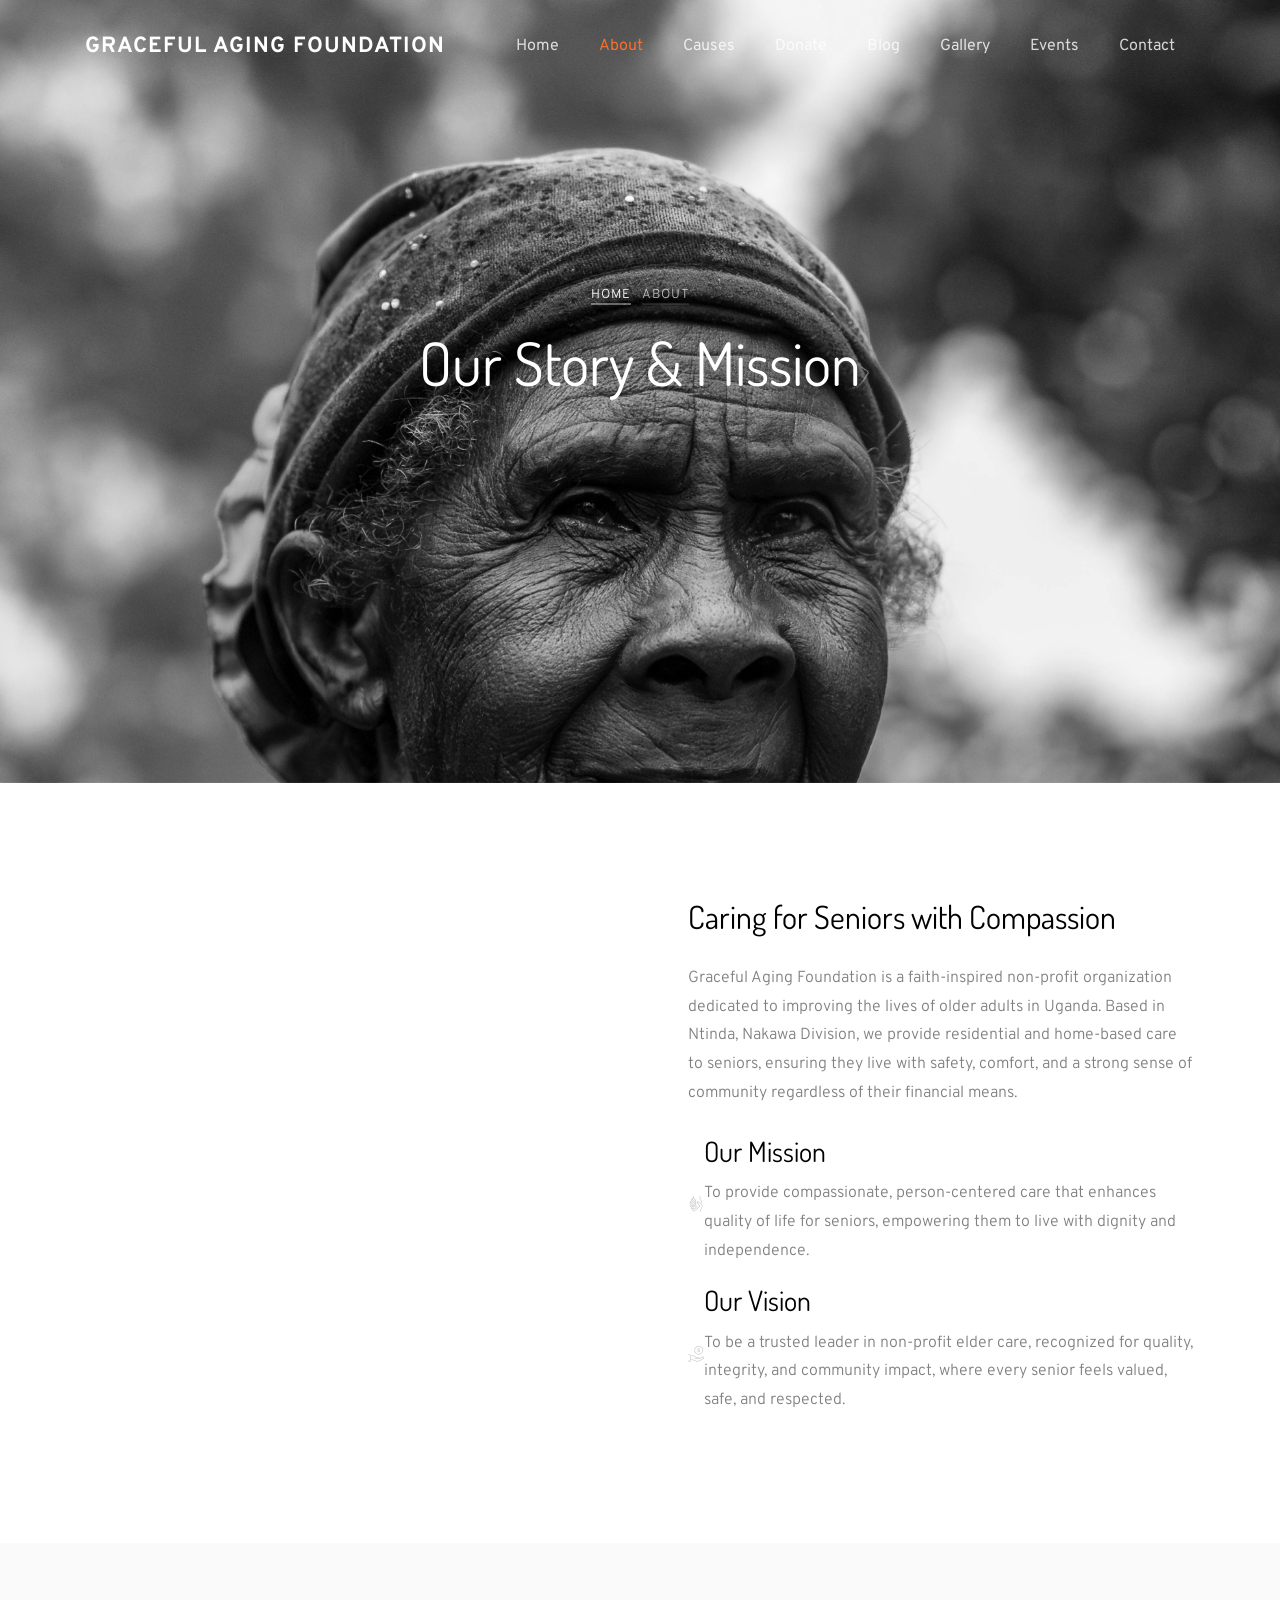
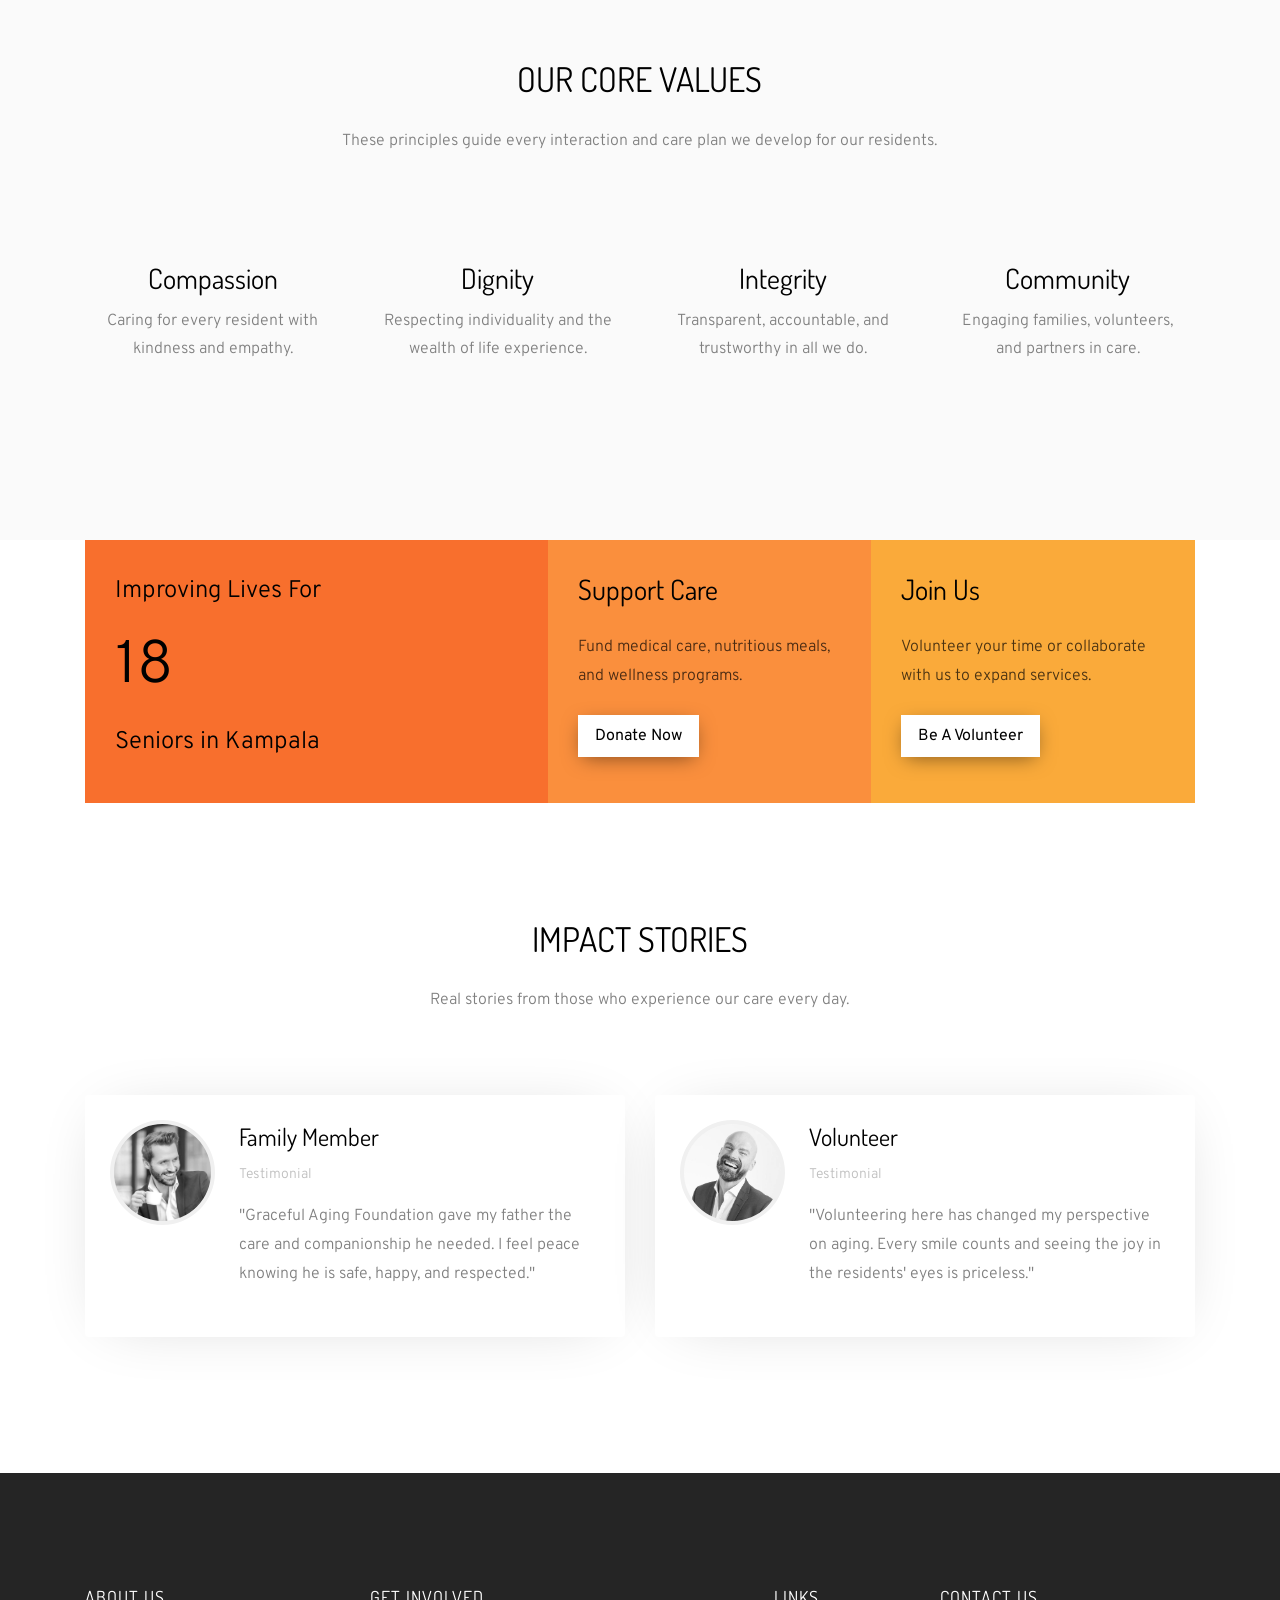
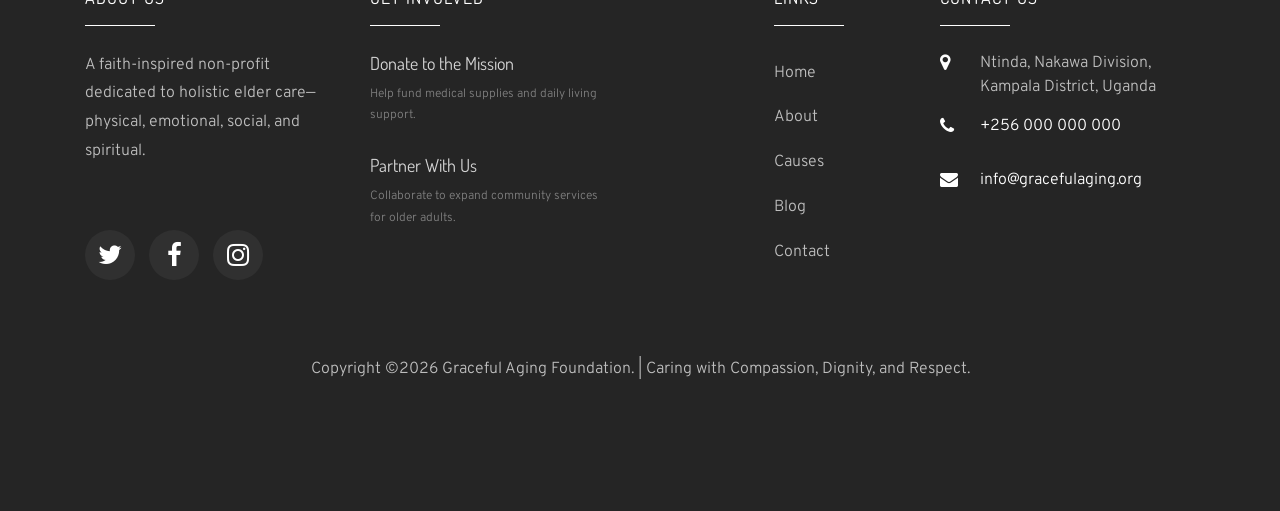
==== about.html @ effb7151 "first commit" ====
<!DOCTYPE html>
<html lang="en">
  <head>
    <title>About Us - Graceful Aging Foundation</title>
    <meta charset="utf-8">
    <meta name="viewport" content="width=device-width, initial-scale=1, shrink-to-fit=no">
    
    <link href="https://fonts.googleapis.com/css?family=Dosis:200,300,400,500,700" rel="stylesheet">
    <link href="https://fonts.googleapis.com/css?family=Overpass:300,400,400i,600,700" rel="stylesheet">

    <link rel="stylesheet" href="css/open-iconic-bootstrap.min.css">
    <link rel="stylesheet" href="css/animate.css">
    <link rel="stylesheet" href="css/owl.carousel.min.css">
    <link rel="stylesheet" href="css/owl.theme.default.min.css">
    <link rel="stylesheet" href="css/magnific-popup.css">
    <link rel="stylesheet" href="css/aos.css">
    <link rel="stylesheet" href="css/ionicons.min.css">
    <link rel="stylesheet" href="css/bootstrap-datepicker.css">
    <link rel="stylesheet" href="css/jquery.timepicker.css">
    <link rel="stylesheet" href="css/flaticon.css">
    <link rel="stylesheet" href="css/icomoon.css">
    <link rel="stylesheet" href="css/style.css">
  </head>
  <body>
    
  <nav class="navbar navbar-expand-lg navbar-dark ftco_navbar bg-dark ftco-navbar-light" id="ftco-navbar">
    <div class="container">
      <a class="navbar-brand" href="index.html">Graceful Aging Foundation</a>
      <button class="navbar-toggler" type="button" data-toggle="collapse" data-target="#ftco-nav" aria-controls="ftco-nav" aria-expanded="false" aria-label="Toggle navigation">
        <span class="oi oi-menu"></span> Menu
      </button>

      <div class="collapse navbar-collapse" id="ftco-nav">
        <ul class="navbar-nav ml-auto">
          <li class="nav-item"><a href="index.html" class="nav-link">Home</a></li>
          <li class="nav-item active"><a href="about.html" class="nav-link">About</a></li>
          <li class="nav-item"><a href="causes.html" class="nav-link">Causes</a></li>
          <li class="nav-item"><a href="donate.html" class="nav-link">Donate</a></li>
          <li class="nav-item"><a href="blog.html" class="nav-link">Blog</a></li>
          <li class="nav-item"><a href="gallery.html" class="nav-link">Gallery</a></li>
          <li class="nav-item"><a href="event.html" class="nav-link">Events</a></li>
          <li class="nav-item"><a href="contact.html" class="nav-link">Contact</a></li>
        </ul>
      </div>
    </div>
  </nav>
    
    <div class="hero-wrap" style="background-image: url('images/bg_7.jpg');" data-stellar-background-ratio="0.5">
      <div class="overlay"></div>
      <div class="container">
        <div class="row no-gutters slider-text align-items-center justify-content-center" data-scrollax-parent="true">
          <div class="col-md-7 ftco-animate text-center" data-scrollax=" properties: { translateY: '70%' }">
             <p class="breadcrumbs" data-scrollax="properties: { translateY: '30%', opacity: 1.6 }"><span class="mr-2"><a href="index.html">Home</a></span> <span>About</span></p>
            <h1 class="mb-3 bread" data-scrollax="properties: { translateY: '30%', opacity: 1.6 }">Our Story & Mission</h1>
          </div>
        </div>
      </div>
    </div>

    <section class="ftco-section">
      <div class="container">
        <div class="row d-flex">
          <div class="col-md-6 d-flex ftco-animate">
            <div class="img img-about align-self-stretch" style="background-image: url(images/bg_3.jpg); width: 100%;"></div>
          </div>
          <div class="col-md-6 pl-md-5 ftco-animate">
            <h2 class="mb-4">Caring for Seniors with Compassion</h2>
            <p>Graceful Aging Foundation is a faith-inspired non-profit organization dedicated to improving the lives of older adults in Uganda. Based in Ntinda, Nakawa Division, we provide residential and home-based care to seniors, ensuring they live with safety, comfort, and a strong sense of community regardless of their financial means.</p>
            
            <div class="row mt-4">
                <div class="col-md-12">
                    <div class="services-2 d-flex">
                        <div class="icon d-flex justify-content-center align-items-center"><span class="flaticon-charity"></span></div>
                        <div class="text">
                            <h3>Our Mission</h3>
                            <p>To provide compassionate, person-centered care that enhances quality of life for seniors, empowering them to live with dignity and independence.</p>
                        </div>
                    </div>
                </div>
                <div class="col-md-12">
                    <div class="services-2 d-flex">
                        <div class="icon d-flex justify-content-center align-items-center"><span class="flaticon-donation"></span></div>
                        <div class="text">
                            <h3>Our Vision</h3>
                            <p>To be a trusted leader in non-profit elder care, recognized for quality, integrity, and community impact, where every senior feels valued, safe, and respected.</p>
                        </div>
                    </div>
                </div>
            </div>
          </div>
        </div>
      </div>
    </section>

    <section class="ftco-section bg-light">
        <div class="container">
            <div class="row justify-content-center mb-5 pb-3">
                <div class="col-md-7 heading-section ftco-animate text-center">
                    <h2 class="mb-4">Our Core Values</h2>
                    <p>These principles guide every interaction and care plan we develop for our residents.</p>
                </div>
            </div>
            <div class="row">
                <div class="col-md-3 ftco-animate">
                    <div class="media block-6 d-block text-center">
                        <div class="icon d-flex justify-content-center align-items-center"><span class="flaticon-heart"></span></div>
                        <div class="media-body p-2 mt-3">
                            <h3 class="heading">Compassion</h3>
                            <p>Caring for every resident with kindness and empathy.</p>
                        </div>
                    </div>
                </div>
                <div class="col-md-3 ftco-animate">
                    <div class="media block-6 d-block text-center">
                        <div class="icon d-flex justify-content-center align-items-center"><span class="flaticon-ecosystem"></span></div>
                        <div class="media-body p-2 mt-3">
                            <h3 class="heading">Dignity</h3>
                            <p>Respecting individuality and the wealth of life experience.</p>
                        </div>
                    </div>
                </div>
                <div class="col-md-3 ftco-animate">
                    <div class="media block-6 d-block text-center">
                        <div class="icon d-flex justify-content-center align-items-center"><span class="flaticon-trust"></span></div>
                        <div class="media-body p-2 mt-3">
                            <h3 class="heading">Integrity</h3>
                            <p>Transparent, accountable, and trustworthy in all we do.</p>
                        </div>
                    </div>
                </div>
                <div class="col-md-3 ftco-animate">
                    <div class="media block-6 d-block text-center">
                        <div class="icon d-flex justify-content-center align-items-center"><span class="flaticon-community"></span></div>
                        <div class="media-body p-2 mt-3">
                            <h3 class="heading">Community</h3>
                            <p>Engaging families, volunteers, and partners in care.</p>
                        </div>
                    </div>
                </div>
            </div>
        </div>
    </section>

    <section class="ftco-counter ftco-intro ftco-intro-2" id="section-counter">
      <div class="container">
        <div class="row no-gutters">
          <div class="col-md-5 d-flex justify-content-center counter-wrap ftco-animate">
              <div class="block-18 color-1 align-items-stretch">
                <div class="text">
                  <span>Improving Lives For</span>
                  <strong class="number" data-number="150">0</strong>
                  <span>Seniors in Kampala</span>
                </div>
              </div>
            </div>
            <div class="col-md d-flex justify-content-center counter-wrap ftco-animate">
              <div class="block-18 color-2 align-items-stretch">
                <div class="text">
                  <h3 class="mb-4">Support Care</h3>
                  <p>Fund medical care, nutritious meals, and wellness programs.</p>
                  <p><a href="donate.html" class="btn btn-white px-3 py-2 mt-2">Donate Now</a></p>
                </div>
              </div>
            </div>
            <div class="col-md d-flex justify-content-center counter-wrap ftco-animate">
              <div class="block-18 color-3 align-items-stretch">
                <div class="text">
                  <h3 class="mb-4">Join Us</h3>
                  <p>Volunteer your time or collaborate with us to expand services.</p>
                  <p><a href="contact.html" class="btn btn-white px-3 py-2 mt-2">Be A Volunteer</a></p>
                </div>
              </div>
            </div>
        </div>
      </div>
    </section>

    <section class="ftco-section">
      <div class="container">
        <div class="row justify-content-center mb-5 pb-3">
           <div class="col-md-7 heading-section ftco-animate text-center">
             <h2 class="mb-4">Impact Stories</h2>
             <p>Real stories from those who experience our care every day.</p>
           </div>
         </div>
        <div class="row">
          <div class="col-lg-6 d-flex mb-sm-4 ftco-animate">
            <div class="staff">
              <div class="d-flex mb-4">
                <div class="img" style="background-image: url(images/person_1.jpg);"></div>
                <div class="info ml-4">
                  <h3>Family Member</h3>
                  <span class="position">Testimonial</span>
                  <div class="text">
                  <p>"Graceful Aging Foundation gave my father the care and companionship he needed. I feel peace knowing he is safe, happy, and respected."</p>
                </div>
                </div>
              </div>
            </div>
          </div>
          <div class="col-lg-6 d-flex mb-sm-4 ftco-animate">
            <div class="staff">
              <div class="d-flex mb-4">
                <div class="img" style="background-image: url(images/person_2.jpg);"></div>
                <div class="info ml-4">
                  <h3>Volunteer</h3>
                  <span class="position">Testimonial</span>
                  <div class="text">
                  <p>"Volunteering here has changed my perspective on aging. Every smile counts and seeing the joy in the residents' eyes is priceless."</p>
                </div>
                </div>
              </div>
            </div>
          </div>
        </div>
      </div>
    </section>

    <footer class="ftco-footer ftco-section img">
      <div class="overlay"></div>
      <div class="container">
        <div class="row mb-5">
          <div class="col-md-3">
            <div class="ftco-footer-widget mb-4">
              <h2 class="ftco-heading-2">About Us</h2>
              <p>A faith-inspired non-profit dedicated to holistic elder care—physical, emotional, social, and spiritual.</p>
              <ul class="ftco-footer-social list-unstyled float-md-left float-lft mt-5">
                <li class="ftco-animate"><a href="#"><span class="icon-twitter"></span></a></li>
                <li class="ftco-animate"><a href="#"><span class="icon-facebook"></span></a></li>
                <li class="ftco-animate"><a href="#"><span class="icon-instagram"></span></a></li>
              </ul>
            </div>
          </div>
          <div class="col-md-4">
            <div class="ftco-footer-widget mb-4">
              <h2 class="ftco-heading-2">Get Involved</h2>
              <div class="block-21 mb-4 d-flex">
                <div class="text">
                  <h3 class="heading"><a href="donate.html">Donate to the Mission</a></h3>
                  <div class="meta">
                    <div>Help fund medical supplies and daily living support.</div>
                  </div>
                </div>
              </div>
              <div class="block-21 mb-4 d-flex">
                <div class="text">
                  <h3 class="heading"><a href="contact.html">Partner With Us</a></h3>
                  <div class="meta">
                    <div>Collaborate to expand community services for older adults.</div>
                  </div>
                </div>
              </div>
            </div>
          </div>
          <div class="col-md-2">
             <div class="ftco-footer-widget mb-4 ml-md-4">
              <h2 class="ftco-heading-2">Links</h2>
              <ul class="list-unstyled">
                <li><a href="index.html" class="py-2 d-block">Home</a></li>
                <li><a href="about.html" class="py-2 d-block">About</a></li>
                <li><a href="causes.html" class="py-2 d-block">Causes</a></li>
                <li><a href="blog.html" class="py-2 d-block">Blog</a></li>
                <li><a href="contact.html" class="py-2 d-block">Contact</a></li>
              </ul>
            </div>
          </div>
          <div class="col-md-3">
            <div class="ftco-footer-widget mb-4">
              <h2 class="ftco-heading-2">Contact Us</h2>
              <div class="block-23 mb-3">
              <ul>
                <li><span class="icon icon-map-marker"></span><span class="text">Ntinda, Nakawa Division, Kampala District, Uganda</span></li>
                <li><a href="tel:+256000000000"><span class="icon icon-phone"></span><span class="text">+256 000 000 000</span></a></li>
                <li><a href="mailto:info@gracefulaging.org"><span class="icon icon-envelope"></span><span class="text">info@gracefulaging.org</span></a></li>
              </ul>
            </div>
            </div>
          </div>
        </div>
        <div class="row">
          <div class="col-md-12 text-center">
            <p>Copyright &copy;<script>document.write(new Date().getFullYear());</script> Graceful Aging Foundation. | Caring with Compassion, Dignity, and Respect.</p>
          </div>
        </div>
      </div>
    </footer>

  <div id="ftco-loader" class="show fullscreen"><svg class="circular" width="48px" height="48px"><circle class="path-bg" cx="24" cy="24" r="22" fill="none" stroke-width="4" stroke="#eeeeee"/><circle class="path" cx="24" cy="24" r="22" fill="none" stroke-width="4" stroke-miterlimit="10" stroke="#F96D00"/></svg></div>

  <script src="js/jquery.min.js"></script>
  <script src="js/jquery-migrate-3.0.1.min.js"></script>
  <script src="js/popper.min.js"></script>
  <script src="js/bootstrap.min.js"></script>
  <script src="js/jquery.easing.1.3.js"></script>
  <script src="js/jquery.waypoints.min.js"></script>
  <script src="js/jquery.stellar.min.js"></script>
  <script src="js/owl.carousel.min.js"></script>
  <script src="js/jquery.magnific-popup.min.js"></script>
  <script src="js/aos.js"></script>
  <script src="js/jquery.animateNumber.min.js"></script>
  <script src="js/bootstrap-datepicker.js"></script>
  <script src="js/jquery.timepicker.min.js"></script>
  <script src="js/scrollax.min.js"></script>
  <script src="js/main.js"></script>
    
  </body>
</html>
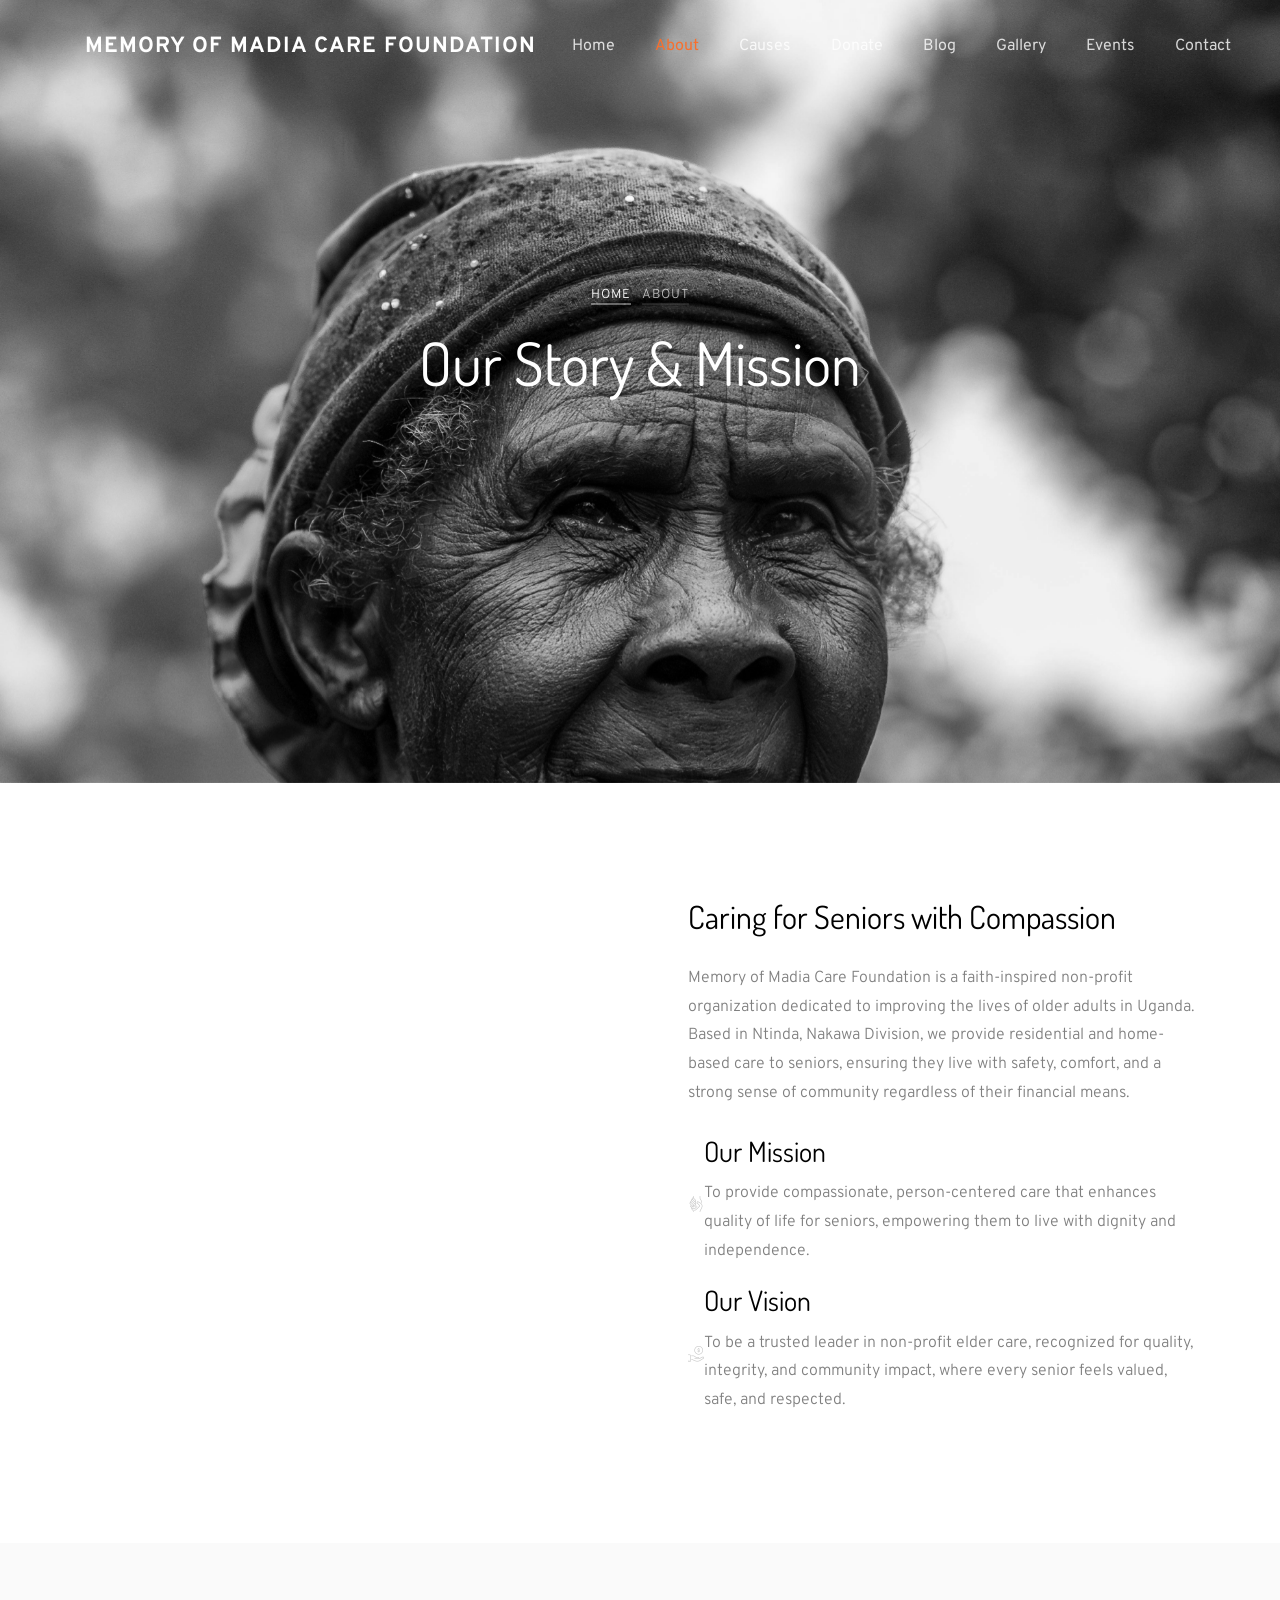
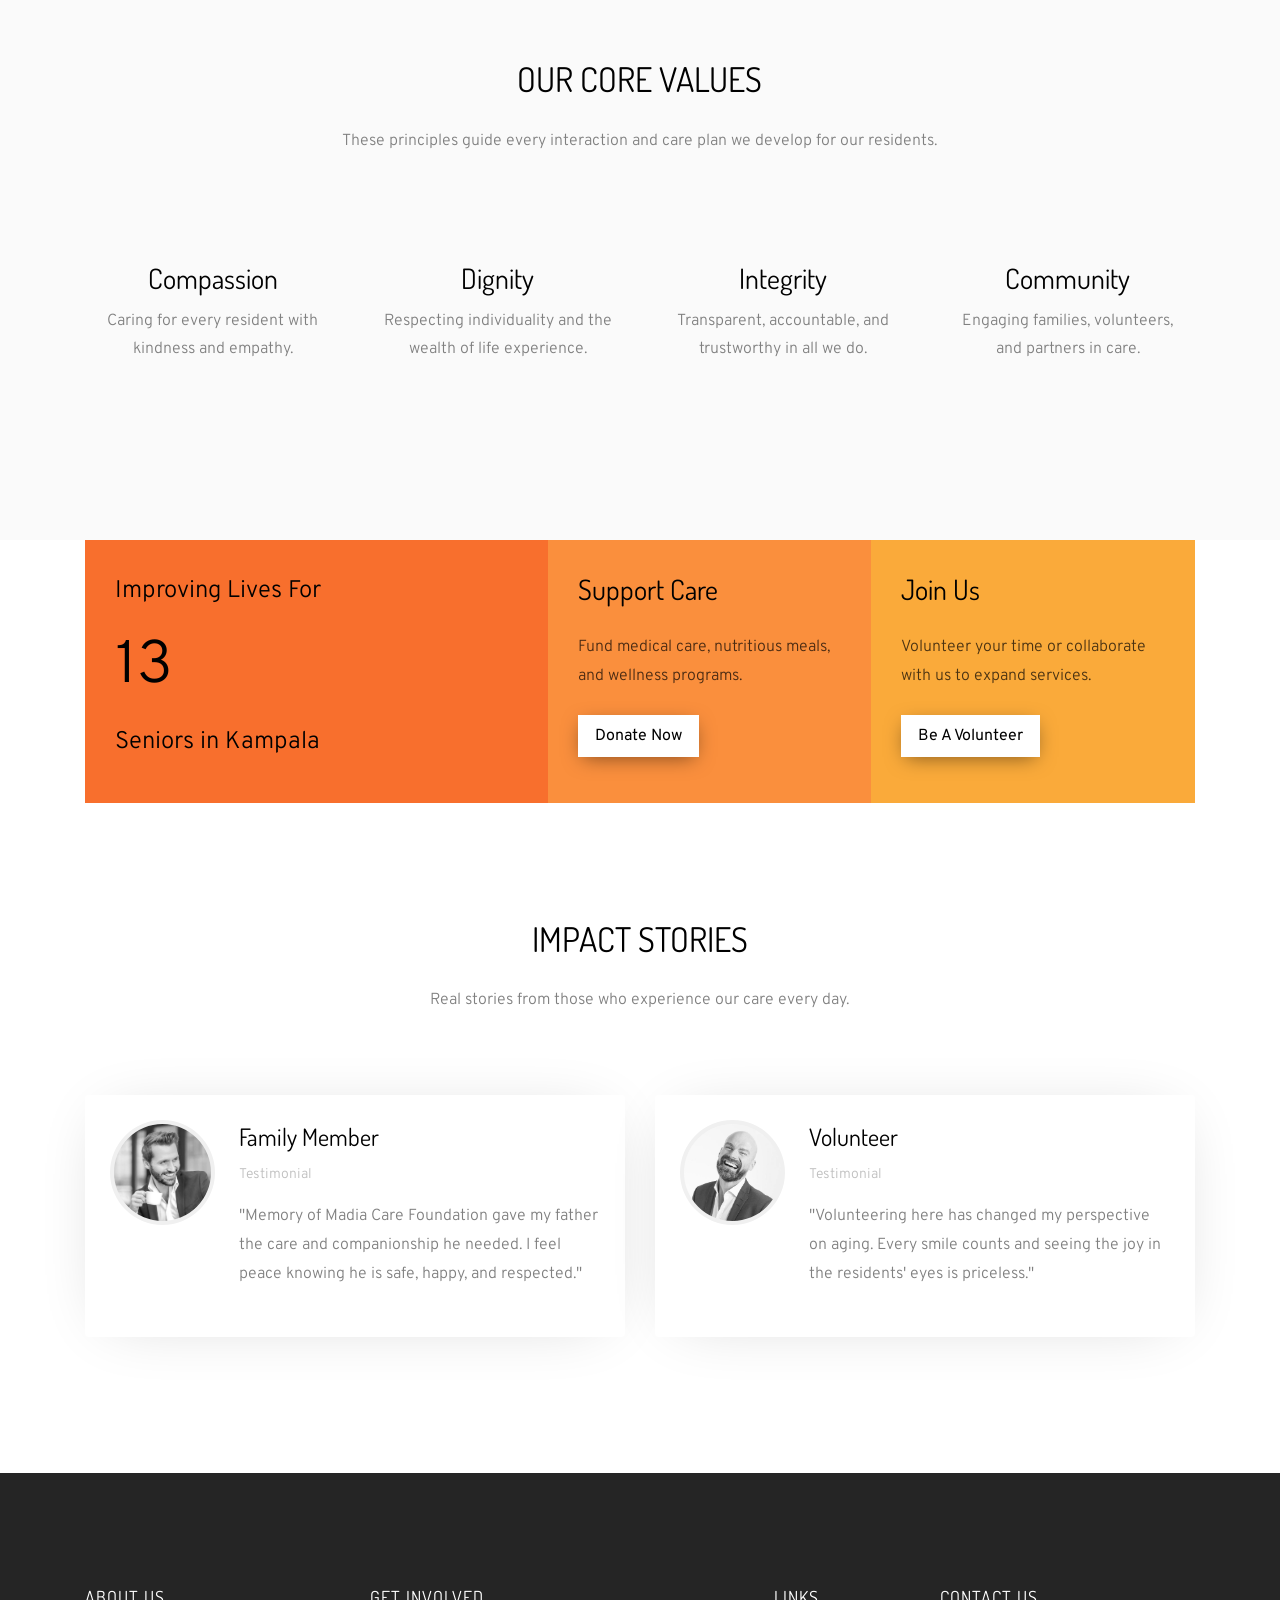
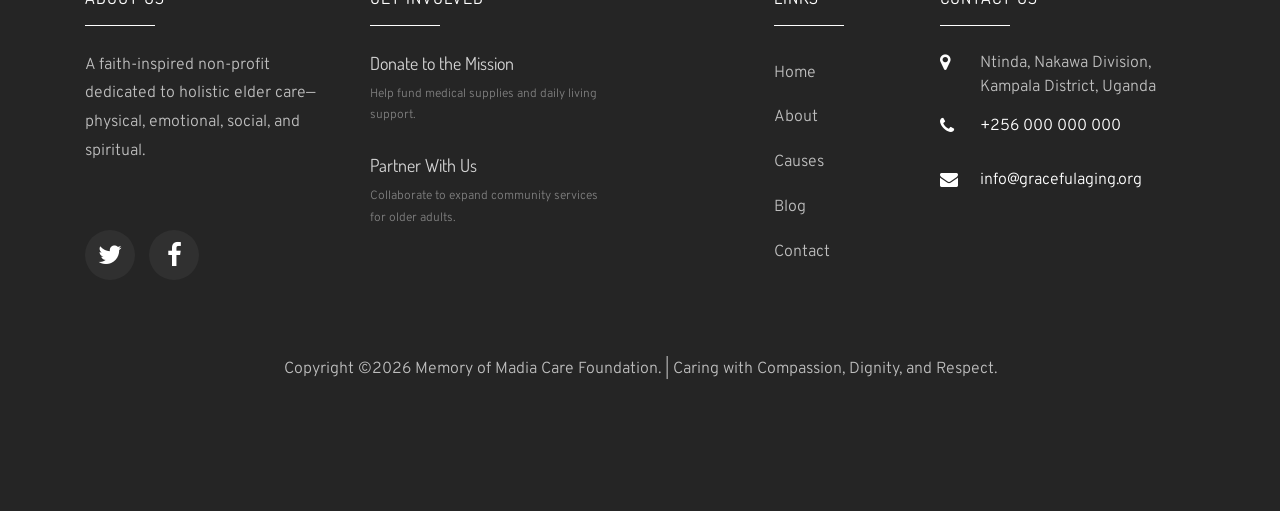
==== commit 8562ac32: "hunter" ====
--- a/about.html
+++ b/about.html
@@ -1,7 +1,7 @@
 <!DOCTYPE html>
 <html lang="en">
   <head>
-    <title>About Us - Graceful Aging Foundation</title>
+    <title>About Us - Memory of Madia Care Foundation</title>
     <meta charset="utf-8">
     <meta name="viewport" content="width=device-width, initial-scale=1, shrink-to-fit=no">
     
@@ -25,7 +25,7 @@
     
   <nav class="navbar navbar-expand-lg navbar-dark ftco_navbar bg-dark ftco-navbar-light" id="ftco-navbar">
     <div class="container">
-      <a class="navbar-brand" href="index.html">Graceful Aging Foundation</a>
+      <a class="navbar-brand" href="index.html">Memory of Madia Care Foundation</a>
       <button class="navbar-toggler" type="button" data-toggle="collapse" data-target="#ftco-nav" aria-controls="ftco-nav" aria-expanded="false" aria-label="Toggle navigation">
         <span class="oi oi-menu"></span> Menu
       </button>
@@ -61,11 +61,11 @@
       <div class="container">
         <div class="row d-flex">
           <div class="col-md-6 d-flex ftco-animate">
-            <div class="img img-about align-self-stretch" style="background-image: url(images/bg_3.jpg); width: 100%;"></div>
+			<div class="img img-about align-self-stretch" style="background-image: url(newimages/bg_3.jpg); width: 100%;"></div>
           </div>
           <div class="col-md-6 pl-md-5 ftco-animate">
             <h2 class="mb-4">Caring for Seniors with Compassion</h2>
-            <p>Graceful Aging Foundation is a faith-inspired non-profit organization dedicated to improving the lives of older adults in Uganda. Based in Ntinda, Nakawa Division, we provide residential and home-based care to seniors, ensuring they live with safety, comfort, and a strong sense of community regardless of their financial means.</p>
+            <p>Memory of Madia Care Foundation is a faith-inspired non-profit organization dedicated to improving the lives of older adults in Uganda. Based in Ntinda, Nakawa Division, we provide residential and home-based care to seniors, ensuring they live with safety, comfort, and a strong sense of community regardless of their financial means.</p>
             
             <div class="row mt-4">
                 <div class="col-md-12">
@@ -192,7 +192,7 @@
                   <h3>Family Member</h3>
                   <span class="position">Testimonial</span>
                   <div class="text">
-                  <p>"Graceful Aging Foundation gave my father the care and companionship he needed. I feel peace knowing he is safe, happy, and respected."</p>
+                  <p>"Memory of Madia Care Foundation gave my father the care and companionship he needed. I feel peace knowing he is safe, happy, and respected."</p>
                 </div>
                 </div>
               </div>
@@ -279,7 +279,7 @@
         </div>
         <div class="row">
           <div class="col-md-12 text-center">
-            <p>Copyright &copy;<script>document.write(new Date().getFullYear());</script> Graceful Aging Foundation. | Caring with Compassion, Dignity, and Respect.</p>
+            <p>Copyright &copy;<script>document.write(new Date().getFullYear());</script> Memory of Madia Care Foundation. | Caring with Compassion, Dignity, and Respect.</p>
           </div>
         </div>
       </div>
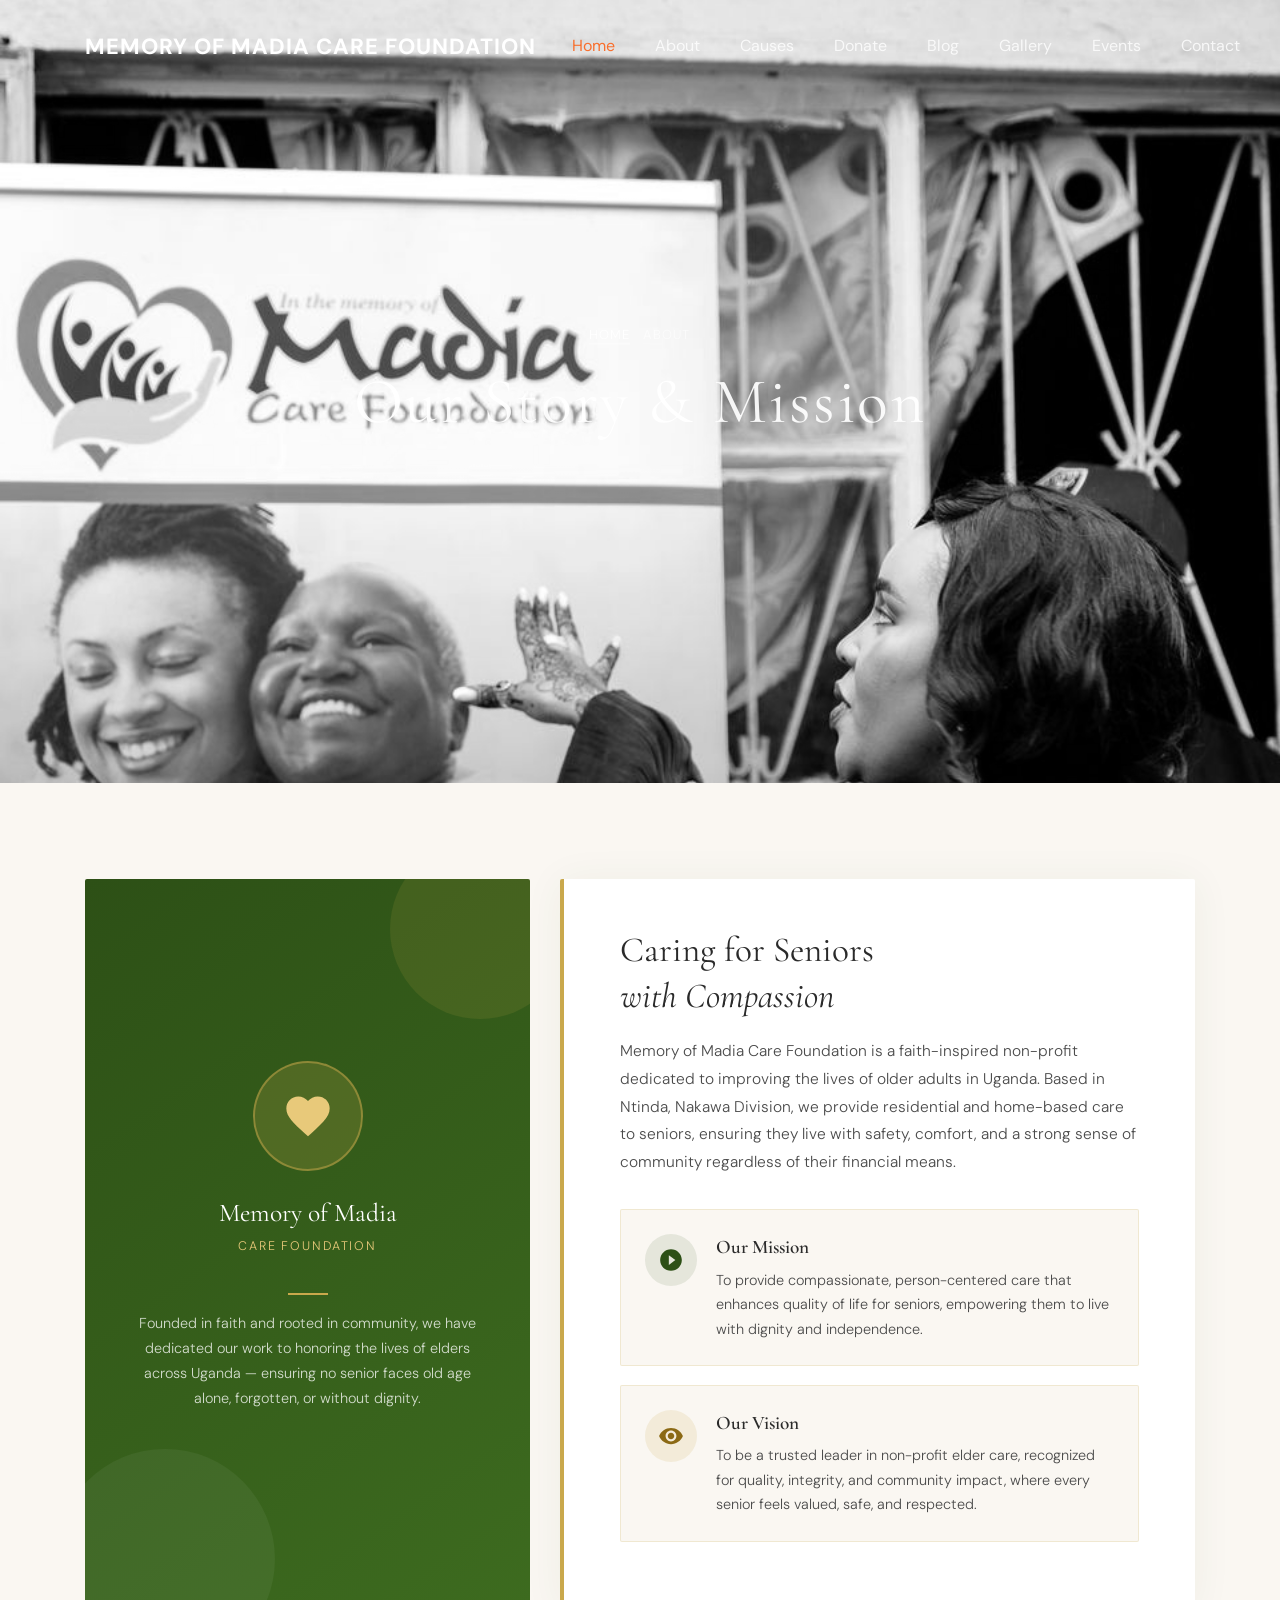
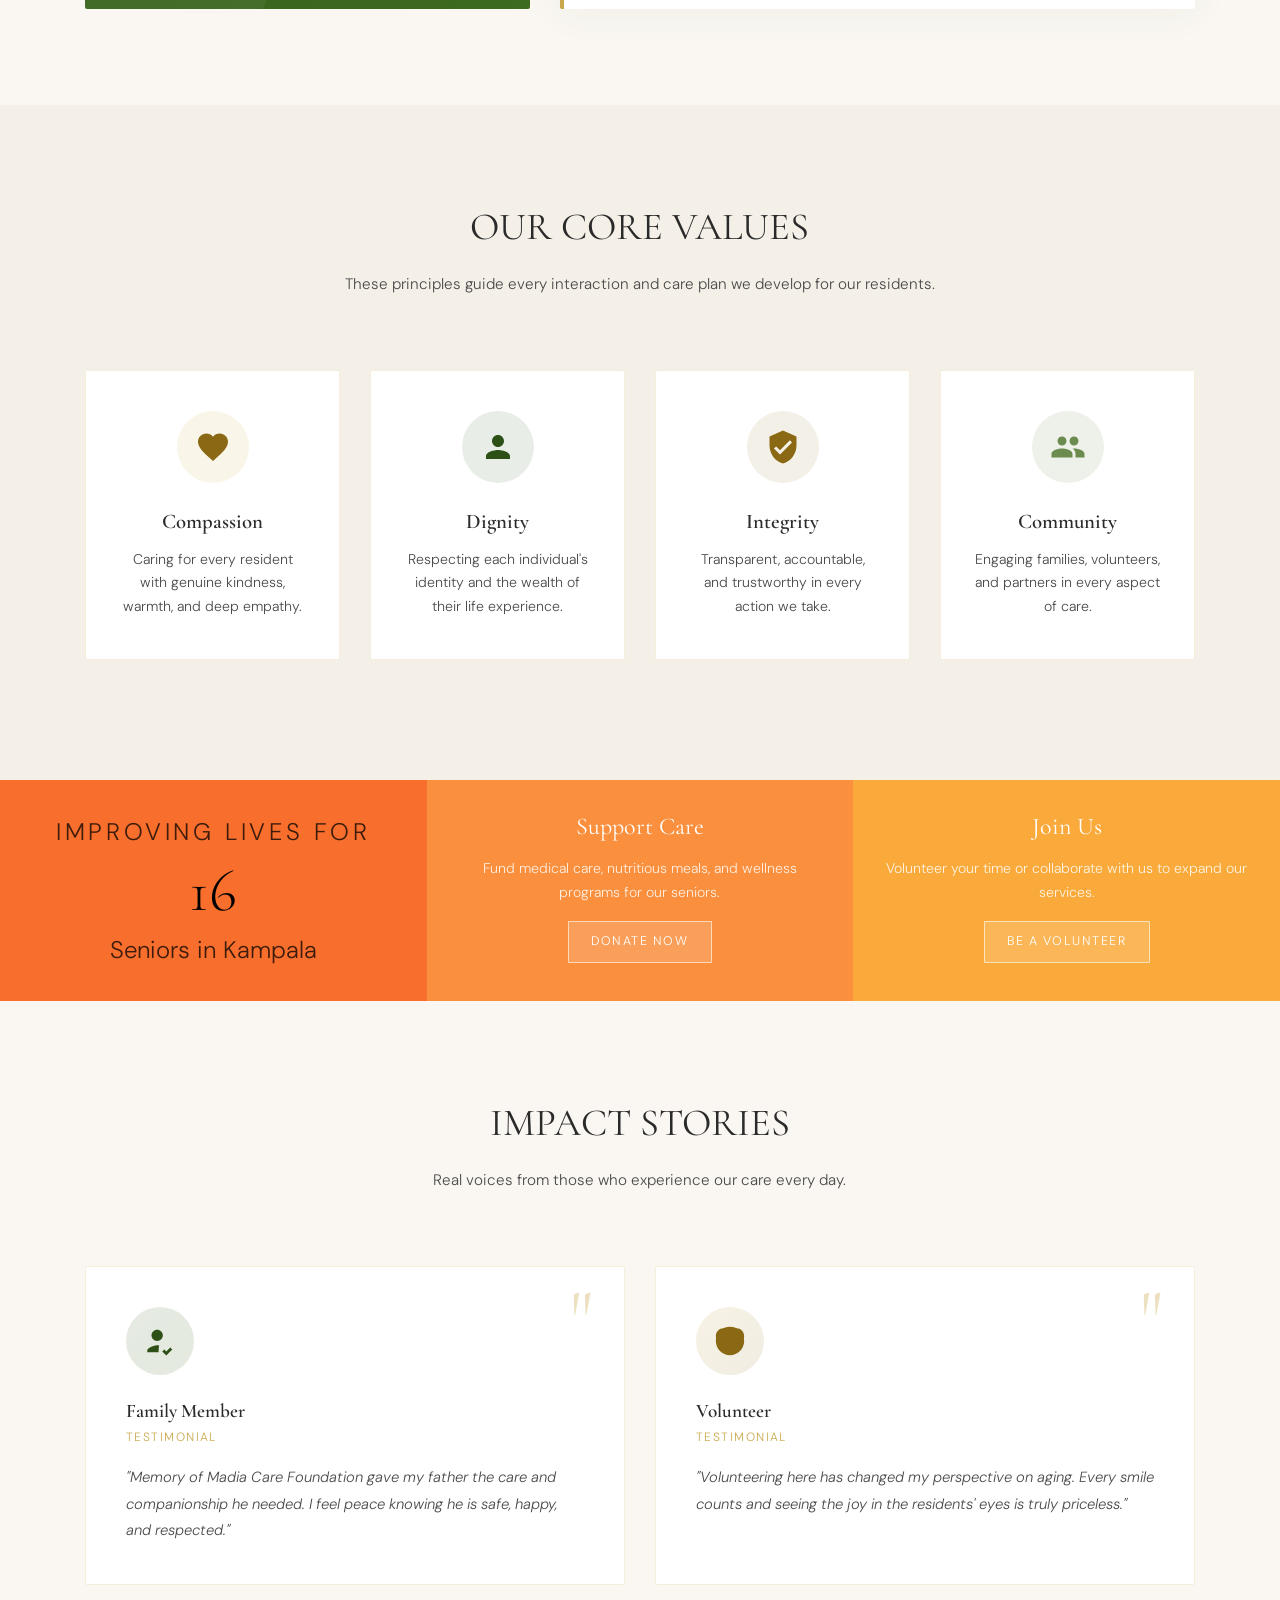
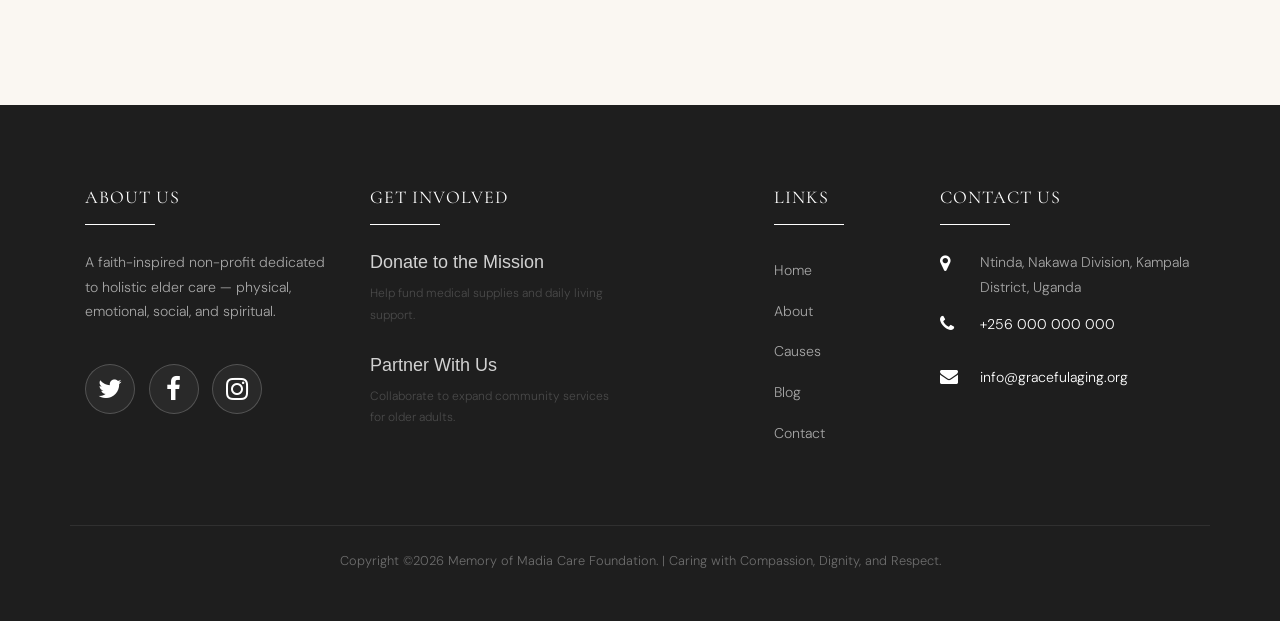
==== commit 4d029fdd: "new images coming up" ====
--- a/about.html
+++ b/about.html
@@ -5,9 +5,7 @@
     <meta charset="utf-8">
     <meta name="viewport" content="width=device-width, initial-scale=1, shrink-to-fit=no">
     
-    <link href="https://fonts.googleapis.com/css?family=Dosis:200,300,400,500,700" rel="stylesheet">
-    <link href="https://fonts.googleapis.com/css?family=Overpass:300,400,400i,600,700" rel="stylesheet">
-
+    <link href="https://fonts.googleapis.com/css2?family=Cormorant+Garamond:ital,wght@0,300;0,400;0,600;1,300;1,400&family=DM+Sans:wght@300;400;500&display=swap" rel="stylesheet">
     <link rel="stylesheet" href="css/open-iconic-bootstrap.min.css">
     <link rel="stylesheet" href="css/animate.css">
     <link rel="stylesheet" href="css/owl.carousel.min.css">
@@ -20,10 +18,395 @@
     <link rel="stylesheet" href="css/flaticon.css">
     <link rel="stylesheet" href="css/icomoon.css">
     <link rel="stylesheet" href="css/style.css">
+
+    <style>
+      :root {
+        --warm-cream: #faf7f2;
+        --deep-green: #2d5016;
+        --sage: #6b8c4e;
+        --gold: #c9a84c;
+        --gold-light: #e8c97a;
+        --earth: #8b6914;
+        --charcoal: #2a2a2a;
+        --text-body: #4a4a4a;
+        --border-light: rgba(201, 168, 76, 0.2);
+      }
+
+      * { box-sizing: border-box; }
+
+      body {
+        font-family: 'DM Sans', sans-serif;
+        color: var(--text-body);
+        background: var(--warm-cream);
+      }
+
+
+      /* ─── HERO ─── */
+      .hero-wrap {
+        min-height: 52vh;
+        background-size: cover;
+        background-position: center;
+        position: relative;
+        display: flex;
+        align-items: center;
+      }
+      .hero-wrap .overlay {
+        position: absolute;
+        inset: 0;
+        background: linear-gradient(135deg, rgba(45,80,22,0.72) 0%, rgba(42,42,42,0.68) 100%);
+      }
+      .hero-wrap .container { position: relative; z-index: 2; }
+      .breadcrumbs { color: rgba(255,255,255,0.6); font-size: 0.8rem; letter-spacing: 0.15em; text-transform: uppercase; }
+      .breadcrumbs a { color: var(--gold-light); text-decoration: none; }
+      h1.bread {
+        font-family: 'Cormorant Garamond', serif;
+        font-size: clamp(2.4rem, 5vw, 4rem);
+        font-weight: 300;
+        color: #fff;
+        letter-spacing: 0.04em;
+      }
+
+      /* ─── SECTION SHARED ─── */
+      .ftco-section { padding: 6rem 0; }
+      .bg-light { background: #f4f0e8 !important; }
+
+      /* ─── MISSION / VISION SECTION ─── */
+      .mission-panel {
+        background: #fff;
+        border-radius: 2px;
+        padding: 3rem 3.5rem;
+        box-shadow: 0 2px 40px rgba(45,80,22,0.06);
+        height: 100%;
+        border-left: 4px solid var(--gold);
+      }
+      .mission-panel h2 {
+        font-family: 'Cormorant Garamond', serif;
+        font-size: 2.2rem;
+        font-weight: 400;
+        color: var(--charcoal);
+        margin-bottom: 1.2rem;
+        line-height: 1.3;
+      }
+      .mission-panel > p {
+        color: var(--text-body);
+        line-height: 1.8;
+        font-size: 0.97rem;
+        margin-bottom: 2rem;
+      }
+
+      .mission-card {
+        display: flex;
+        align-items: flex-start;
+        gap: 1.2rem;
+        padding: 1.5rem;
+        border-radius: 2px;
+        margin-bottom: 1.2rem;
+        background: var(--warm-cream);
+        border: 1px solid var(--border-light);
+        transition: transform 0.25s, box-shadow 0.25s;
+      }
+      .mission-card:hover {
+        transform: translateY(-3px);
+        box-shadow: 0 8px 32px rgba(45,80,22,0.1);
+      }
+      .mission-card .mc-icon {
+        width: 52px;
+        height: 52px;
+        min-width: 52px;
+        border-radius: 50%;
+        display: flex;
+        align-items: center;
+        justify-content: center;
+        font-size: 1.4rem;
+      }
+      .mission-card .mc-icon.icon-mission { background: rgba(45,80,22,0.1); color: var(--deep-green); }
+      .mission-card .mc-icon.icon-vision  { background: rgba(201,168,76,0.15); color: var(--earth); }
+      .mission-card h3 {
+        font-family: 'Cormorant Garamond', serif;
+        font-size: 1.2rem;
+        font-weight: 600;
+        color: var(--charcoal);
+        margin-bottom: 0.4rem;
+      }
+      .mission-card p { font-size: 0.9rem; color: var(--text-body); margin: 0; line-height: 1.7; }
+
+      /* ─── FOUNDER ICON PANEL ─── */
+      .founder-panel {
+        background: linear-gradient(145deg, var(--deep-green) 0%, #3d6b1f 100%);
+        border-radius: 2px;
+        padding: 3rem;
+        height: 100%;
+        display: flex;
+        flex-direction: column;
+        align-items: center;
+        justify-content: center;
+        text-align: center;
+        position: relative;
+        overflow: hidden;
+      }
+      .founder-panel::before {
+        content: '';
+        position: absolute;
+        top: -40px; right: -40px;
+        width: 180px; height: 180px;
+        border-radius: 50%;
+        background: rgba(201,168,76,0.12);
+      }
+      .founder-panel::after {
+        content: '';
+        position: absolute;
+        bottom: -60px; left: -30px;
+        width: 220px; height: 220px;
+        border-radius: 50%;
+        background: rgba(255,255,255,0.05);
+      }
+      .founder-icon-ring {
+        width: 110px;
+        height: 110px;
+        border-radius: 50%;
+        background: rgba(201,168,76,0.2);
+        border: 2px solid rgba(201,168,76,0.5);
+        display: flex;
+        align-items: center;
+        justify-content: center;
+        margin-bottom: 1.5rem;
+        position: relative;
+        z-index: 1;
+      }
+      .founder-icon-ring svg { width: 52px; height: 52px; fill: var(--gold-light); }
+      .founder-panel h3 {
+        font-family: 'Cormorant Garamond', serif;
+        font-size: 1.6rem;
+        font-weight: 400;
+        color: #fff;
+        margin-bottom: 0.3rem;
+        position: relative; z-index: 1;
+      }
+      .founder-panel .sub {
+        color: var(--gold-light);
+        font-size: 0.78rem;
+        letter-spacing: 0.15em;
+        text-transform: uppercase;
+        margin-bottom: 1.2rem;
+        position: relative; z-index: 1;
+      }
+      .founder-panel p {
+        color: rgba(255,255,255,0.78);
+        font-size: 0.9rem;
+        line-height: 1.75;
+        position: relative; z-index: 1;
+      }
+      .gold-divider {
+        width: 40px; height: 2px;
+        background: var(--gold);
+        margin: 1rem auto;
+        position: relative; z-index: 1;
+      }
+
+      /* ─── CORE VALUES ─── */
+      .heading-section h2 {
+        font-family: 'Cormorant Garamond', serif;
+        font-size: 2.4rem;
+        font-weight: 400;
+        color: var(--charcoal);
+      }
+      .heading-section p { color: var(--text-body); font-size: 0.95rem; }
+
+      .value-card {
+        background: #fff;
+        border-radius: 2px;
+        padding: 2.5rem 2rem;
+        text-align: center;
+        border: 1px solid var(--border-light);
+        transition: transform 0.3s, box-shadow 0.3s, border-color 0.3s;
+        height: 100%;
+        position: relative;
+        overflow: hidden;
+      }
+      .value-card::after {
+        content: '';
+        position: absolute;
+        bottom: 0; left: 0; right: 0;
+        height: 3px;
+        background: linear-gradient(90deg, var(--deep-green), var(--gold));
+        transform: scaleX(0);
+        transition: transform 0.3s;
+      }
+      .value-card:hover { transform: translateY(-6px); box-shadow: 0 16px 48px rgba(45,80,22,0.12); }
+      .value-card:hover::after { transform: scaleX(1); }
+
+      .value-icon {
+        width: 72px; height: 72px;
+        border-radius: 50%;
+        display: flex;
+        align-items: center;
+        justify-content: center;
+        margin: 0 auto 1.5rem;
+        font-size: 1.8rem;
+      }
+      .value-icon svg { width: 36px; height: 36px; }
+
+      .vi-compassion { background: rgba(201,168,76,0.12); color: var(--earth); }
+      .vi-dignity    { background: rgba(45,80,22,0.1);   color: var(--deep-green); }
+      .vi-integrity  { background: rgba(139,105,20,0.1); color: var(--earth); }
+      .vi-community  { background: rgba(107,140,78,0.12);color: var(--sage); }
+
+      .value-card h3 {
+        font-family: 'Cormorant Garamond', serif;
+        font-size: 1.3rem;
+        font-weight: 600;
+        color: var(--charcoal);
+        margin-bottom: 0.7rem;
+      }
+      .value-card p { font-size: 0.88rem; color: var(--text-body); line-height: 1.7; margin: 0; }
+
+      /* ─── COUNTER / CTA STRIP ─── */
+      .ftco-intro-2 { padding: 0; }
+      .block-18 {
+        padding: 3rem 2.5rem;
+        width: 100%;
+        text-align: center;
+      }
+      .block-18.color-1 { background: var(--deep-green); }
+      .block-18.color-2 { background: var(--gold); }
+      .block-18.color-3 { background: var(--charcoal); }
+      .block-18 span, .block-18 p, .block-18 h3 { color: #fff; }
+      .block-18 span:first-child { font-size: 0.78rem; text-transform: uppercase; letter-spacing: 0.15em; opacity: 0.75; display: block; margin-bottom: 0.5rem; }
+      .block-18 strong.number {
+        font-family: 'Cormorant Garamond', serif;
+        font-size: 4rem;
+        font-weight: 300;
+        color: #fff;
+        display: block;
+        line-height: 1;
+      }
+      .block-18 span:last-child { font-size: 0.82rem; opacity: 0.75; display: block; margin-top: 0.4rem; }
+      .block-18 h3 {
+        font-family: 'Cormorant Garamond', serif;
+        font-size: 1.5rem;
+        font-weight: 400;
+        margin-bottom: 0.8rem;
+      }
+      .block-18 p { font-size: 0.88rem; opacity: 0.85; line-height: 1.7; margin-bottom: 1rem; }
+      .btn-white {
+        background: rgba(255,255,255,0.15);
+        border: 1px solid rgba(255,255,255,0.6);
+        color: #fff !important;
+        font-size: 0.78rem;
+        letter-spacing: 0.12em;
+        text-transform: uppercase;
+        padding: 0.55rem 1.4rem;
+        border-radius: 1px;
+        text-decoration: none;
+        display: inline-block;
+        transition: background 0.25s, border-color 0.25s;
+      }
+      .btn-white:hover { background: rgba(255,255,255,0.28); border-color: #fff; }
+
+      /* ─── TESTIMONIALS ─── */
+      .testimonial-card {
+        background: #fff;
+        border: 1px solid var(--border-light);
+        border-radius: 2px;
+        padding: 2.5rem;
+        height: 100%;
+        position: relative;
+        transition: transform 0.3s, box-shadow 0.3s;
+      }
+      .testimonial-card:hover { transform: translateY(-4px); box-shadow: 0 12px 40px rgba(45,80,22,0.1); }
+
+      .testimonial-icon-wrap {
+        width: 68px; height: 68px;
+        border-radius: 50%;
+        display: flex;
+        align-items: center;
+        justify-content: center;
+        margin-bottom: 1.4rem;
+        flex-shrink: 0;
+      }
+      .ti-family  { background: linear-gradient(135deg, rgba(45,80,22,0.12), rgba(107,140,78,0.18)); }
+      .ti-volunteer { background: linear-gradient(135deg, rgba(201,168,76,0.15), rgba(139,105,20,0.12)); }
+      .testimonial-icon-wrap svg { width: 34px; height: 34px; }
+      .ti-family svg  { fill: var(--deep-green); }
+      .ti-volunteer svg { fill: var(--earth); }
+
+      .quote-mark {
+        font-family: 'Cormorant Garamond', serif;
+        font-size: 5rem;
+        line-height: 0.5;
+        color: var(--gold);
+        opacity: 0.35;
+        position: absolute;
+        top: 2rem; right: 2rem;
+      }
+      .testimonial-card h3 {
+        font-family: 'Cormorant Garamond', serif;
+        font-size: 1.2rem;
+        font-weight: 600;
+        color: var(--charcoal);
+        margin-bottom: 0.15rem;
+      }
+      .testimonial-card .position {
+        font-size: 0.75rem;
+        color: var(--gold);
+        text-transform: uppercase;
+        letter-spacing: 0.12em;
+        display: block;
+        margin-bottom: 1rem;
+      }
+      .testimonial-card p { font-size: 0.92rem; color: var(--text-body); line-height: 1.8; margin: 0; font-style: italic; }
+
+      /* ─── FOOTER ─── */
+      .ftco-footer {
+        background: var(--charcoal);
+        padding: 5rem 0 2rem;
+        position: relative;
+      }
+      .ftco-footer .overlay { background: rgba(20,20,20,0.55); position: absolute; inset: 0; }
+      .ftco-footer .container { position: relative; z-index: 2; }
+      .ftco-heading-2 {
+        font-family: 'Cormorant Garamond', serif;
+        font-size: 1.15rem;
+        font-weight: 600;
+        color: var(--gold-light);
+        letter-spacing: 0.06em;
+        margin-bottom: 1.2rem;
+      }
+      .ftco-footer p, .ftco-footer li, .ftco-footer span.text { color: rgba(255,255,255,0.6); font-size: 0.88rem; line-height: 1.75; }
+      .ftco-footer a { color: rgba(255,255,255,0.6); text-decoration: none; transition: color 0.2s; }
+      .ftco-footer a:hover { color: var(--gold-light); }
+      .ftco-footer-social li { display: inline-block; margin-right: 0.6rem; }
+      .ftco-footer-social a {
+        width: 34px; height: 34px;
+        border: 1px solid rgba(255,255,255,0.2);
+        border-radius: 50%;
+        display: flex;
+        align-items: center;
+        justify-content: center;
+        font-size: 0.85rem;
+        transition: border-color 0.2s, background 0.2s;
+      }
+      .ftco-footer-social a:hover { border-color: var(--gold); background: rgba(201,168,76,0.15); color: var(--gold-light) !important; }
+      .block-23 ul { list-style: none; padding: 0; margin: 0; }
+      .block-23 ul li { display: flex; gap: 0.8rem; margin-bottom: 0.8rem; align-items: flex-start; }
+      .block-23 .icon { color: var(--gold); font-size: 0.9rem; margin-top: 2px; }
+      .ftco-footer .row:last-child { border-top: 1px solid rgba(255,255,255,0.08); padding-top: 1.5rem; margin-top: 2rem; }
+      .ftco-footer .row:last-child p { color: rgba(255,255,255,0.35); font-size: 0.8rem; }
+
+      /* ─── LOADER ─── */
+      #ftco-loader { display: none; }
+
+      @media (max-width: 768px) {
+        .mission-panel { padding: 2rem; }
+        .founder-panel { padding: 2.5rem 1.5rem; margin-top: 1.5rem; }
+        .ftco-section { padding: 4rem 0; }
+        .block-18 { padding: 2rem 1.5rem; }
+      }
+    </style>
   </head>
   <body>
     
-  <nav class="navbar navbar-expand-lg navbar-dark ftco_navbar bg-dark ftco-navbar-light" id="ftco-navbar">
+ <nav class="navbar navbar-expand-lg navbar-dark ftco_navbar bg-dark ftco-navbar-light" id="ftco-navbar">
     <div class="container">
       <a class="navbar-brand" href="index.html">Memory of Madia Care Foundation</a>
       <button class="navbar-toggler" type="button" data-toggle="collapse" data-target="#ftco-nav" aria-controls="ftco-nav" aria-expanded="false" aria-label="Toggle navigation">
@@ -32,8 +415,8 @@
 
       <div class="collapse navbar-collapse" id="ftco-nav">
         <ul class="navbar-nav ml-auto">
-          <li class="nav-item"><a href="index.html" class="nav-link">Home</a></li>
-          <li class="nav-item active"><a href="about.html" class="nav-link">About</a></li>
+          <li class="nav-item active"><a href="index.html" class="nav-link">Home</a></li>
+          <li class="nav-item"><a href="about.html" class="nav-link">About</a></li>
           <li class="nav-item"><a href="causes.html" class="nav-link">Causes</a></li>
           <li class="nav-item"><a href="donate.html" class="nav-link">Donate</a></li>
           <li class="nav-item"><a href="blog.html" class="nav-link">Blog</a></li>
@@ -45,245 +428,274 @@
     </div>
   </nav>
     
-    <div class="hero-wrap" style="background-image: url('images/bg_7.jpg');" data-stellar-background-ratio="0.5">
-      <div class="overlay"></div>
-      <div class="container">
-        <div class="row no-gutters slider-text align-items-center justify-content-center" data-scrollax-parent="true">
-          <div class="col-md-7 ftco-animate text-center" data-scrollax=" properties: { translateY: '70%' }">
-             <p class="breadcrumbs" data-scrollax="properties: { translateY: '30%', opacity: 1.6 }"><span class="mr-2"><a href="index.html">Home</a></span> <span>About</span></p>
-            <h1 class="mb-3 bread" data-scrollax="properties: { translateY: '30%', opacity: 1.6 }">Our Story & Mission</h1>
-          </div>
+  <!-- HERO – background image kept -->
+  <div class="hero-wrap" style="background-image: url('newimages/WhatsApp\ Image\ 2026-04-22\ at\ 7.24.47\ AM\ \(2\).jpeg');" data-stellar-background-ratio="0.5">
+    <div class="overlay"></div>
+    <div class="container">
+      <div class="row no-gutters slider-text align-items-center justify-content-center" data-scrollax-parent="true">
+        <div class="col-md-7 ftco-animate text-center" data-scrollax="properties: { translateY: '70%' }">
+          <p class="breadcrumbs" data-scrollax="properties: { translateY: '30%', opacity: 1.6 }">
+            <span class="mr-2"><a href="index.html">Home</a></span> <span>About</span>
+          </p>
+          <h1 class="mb-3 bread" data-scrollax="properties: { translateY: '30%', opacity: 1.6 }">Our Story &amp; Mission</h1>
         </div>
       </div>
     </div>
-
-    <section class="ftco-section">
-      <div class="container">
-        <div class="row d-flex">
-          <div class="col-md-6 d-flex ftco-animate">
-			<div class="img img-about align-self-stretch" style="background-image: url(newimages/bg_3.jpg); width: 100%;"></div>
-          </div>
-          <div class="col-md-6 pl-md-5 ftco-animate">
-            <h2 class="mb-4">Caring for Seniors with Compassion</h2>
-            <p>Memory of Madia Care Foundation is a faith-inspired non-profit organization dedicated to improving the lives of older adults in Uganda. Based in Ntinda, Nakawa Division, we provide residential and home-based care to seniors, ensuring they live with safety, comfort, and a strong sense of community regardless of their financial means.</p>
-            
-            <div class="row mt-4">
-                <div class="col-md-12">
-                    <div class="services-2 d-flex">
-                        <div class="icon d-flex justify-content-center align-items-center"><span class="flaticon-charity"></span></div>
-                        <div class="text">
-                            <h3>Our Mission</h3>
-                            <p>To provide compassionate, person-centered care that enhances quality of life for seniors, empowering them to live with dignity and independence.</p>
-                        </div>
-                    </div>
-                </div>
-                <div class="col-md-12">
-                    <div class="services-2 d-flex">
-                        <div class="icon d-flex justify-content-center align-items-center"><span class="flaticon-donation"></span></div>
-                        <div class="text">
-                            <h3>Our Vision</h3>
-                            <p>To be a trusted leader in non-profit elder care, recognized for quality, integrity, and community impact, where every senior feels valued, safe, and respected.</p>
-                        </div>
-                    </div>
-                </div>
-            </div>
-          </div>
-        </div>
-      </div>
-    </section>
-
-    <section class="ftco-section bg-light">
-        <div class="container">
-            <div class="row justify-content-center mb-5 pb-3">
-                <div class="col-md-7 heading-section ftco-animate text-center">
-                    <h2 class="mb-4">Our Core Values</h2>
-                    <p>These principles guide every interaction and care plan we develop for our residents.</p>
-                </div>
-            </div>
-            <div class="row">
-                <div class="col-md-3 ftco-animate">
-                    <div class="media block-6 d-block text-center">
-                        <div class="icon d-flex justify-content-center align-items-center"><span class="flaticon-heart"></span></div>
-                        <div class="media-body p-2 mt-3">
-                            <h3 class="heading">Compassion</h3>
-                            <p>Caring for every resident with kindness and empathy.</p>
-                        </div>
-                    </div>
-                </div>
-                <div class="col-md-3 ftco-animate">
-                    <div class="media block-6 d-block text-center">
-                        <div class="icon d-flex justify-content-center align-items-center"><span class="flaticon-ecosystem"></span></div>
-                        <div class="media-body p-2 mt-3">
-                            <h3 class="heading">Dignity</h3>
-                            <p>Respecting individuality and the wealth of life experience.</p>
-                        </div>
-                    </div>
-                </div>
-                <div class="col-md-3 ftco-animate">
-                    <div class="media block-6 d-block text-center">
-                        <div class="icon d-flex justify-content-center align-items-center"><span class="flaticon-trust"></span></div>
-                        <div class="media-body p-2 mt-3">
-                            <h3 class="heading">Integrity</h3>
-                            <p>Transparent, accountable, and trustworthy in all we do.</p>
-                        </div>
-                    </div>
-                </div>
-                <div class="col-md-3 ftco-animate">
-                    <div class="media block-6 d-block text-center">
-                        <div class="icon d-flex justify-content-center align-items-center"><span class="flaticon-community"></span></div>
-                        <div class="media-body p-2 mt-3">
-                            <h3 class="heading">Community</h3>
-                            <p>Engaging families, volunteers, and partners in care.</p>
-                        </div>
-                    </div>
-                </div>
-            </div>
-        </div>
-    </section>
-
-    <section class="ftco-counter ftco-intro ftco-intro-2" id="section-counter">
-      <div class="container">
-        <div class="row no-gutters">
-          <div class="col-md-5 d-flex justify-content-center counter-wrap ftco-animate">
-              <div class="block-18 color-1 align-items-stretch">
-                <div class="text">
-                  <span>Improving Lives For</span>
-                  <strong class="number" data-number="150">0</strong>
-                  <span>Seniors in Kampala</span>
-                </div>
+  </div>
+
+  <!-- ABOUT / MISSION SECTION -->
+  <section class="ftco-section">
+    <div class="container">
+      <div class="row align-items-stretch">
+
+        <!-- Left: Founder icon panel replaces the image card -->
+        <div class="col-md-5 d-flex ftco-animate mb-4 mb-md-0">
+          <div class="founder-panel w-100">
+            <div class="founder-icon-ring">
+              <!-- Heart / care icon -->
+              <svg xmlns="http://www.w3.org/2000/svg" viewBox="0 0 24 24"><path d="M12 21.35l-1.45-1.32C5.4 15.36 2 12.28 2 8.5 2 5.42 4.42 3 7.5 3c1.74 0 3.41.81 4.5 2.09C13.09 3.81 14.76 3 16.5 3 19.58 3 22 5.42 22 8.5c0 3.78-3.4 6.86-8.55 11.54L12 21.35z"/></svg>
+            </div>
+            <h3>Memory of Madia</h3>
+            <div class="sub">Care Foundation</div>
+            <div class="gold-divider"></div>
+            <p>Founded in faith and rooted in community, we have dedicated our work to honoring the lives of elders across Uganda — ensuring no senior faces old age alone, forgotten, or without dignity.</p>
+          </div>
+        </div>
+
+        <!-- Right: Mission & Vision -->
+        <div class="col-md-7 d-flex ftco-animate">
+          <div class="mission-panel w-100">
+            <h2>Caring for Seniors<br><em>with Compassion</em></h2>
+            <p>Memory of Madia Care Foundation is a faith-inspired non-profit dedicated to improving the lives of older adults in Uganda. Based in Ntinda, Nakawa Division, we provide residential and home-based care to seniors, ensuring they live with safety, comfort, and a strong sense of community regardless of their financial means.</p>
+
+            <!-- Mission card -->
+            <div class="mission-card">
+              <div class="mc-icon icon-mission">
+                <svg xmlns="http://www.w3.org/2000/svg" viewBox="0 0 24 24" width="26" height="26" fill="currentColor"><path d="M12 2C6.48 2 2 6.48 2 12s4.48 10 10 10 10-4.48 10-10S17.52 2 12 2zm-2 14.5v-9l6 4.5-6 4.5z"/></svg>
               </div>
-            </div>
-            <div class="col-md d-flex justify-content-center counter-wrap ftco-animate">
-              <div class="block-18 color-2 align-items-stretch">
-                <div class="text">
-                  <h3 class="mb-4">Support Care</h3>
-                  <p>Fund medical care, nutritious meals, and wellness programs.</p>
-                  <p><a href="donate.html" class="btn btn-white px-3 py-2 mt-2">Donate Now</a></p>
-                </div>
+              <div>
+                <h3>Our Mission</h3>
+                <p>To provide compassionate, person-centered care that enhances quality of life for seniors, empowering them to live with dignity and independence.</p>
               </div>
             </div>
-            <div class="col-md d-flex justify-content-center counter-wrap ftco-animate">
-              <div class="block-18 color-3 align-items-stretch">
-                <div class="text">
-                  <h3 class="mb-4">Join Us</h3>
-                  <p>Volunteer your time or collaborate with us to expand services.</p>
-                  <p><a href="contact.html" class="btn btn-white px-3 py-2 mt-2">Be A Volunteer</a></p>
-                </div>
+
+            <!-- Vision card -->
+            <div class="mission-card">
+              <div class="mc-icon icon-vision">
+                <svg xmlns="http://www.w3.org/2000/svg" viewBox="0 0 24 24" width="26" height="26" fill="currentColor"><path d="M12 4.5C7 4.5 2.73 7.61 1 12c1.73 4.39 6 7.5 11 7.5s9.27-3.11 11-7.5c-1.73-4.39-6-7.5-11-7.5zM12 17c-2.76 0-5-2.24-5-5s2.24-5 5-5 5 2.24 5 5-2.24 5-5 5zm0-8c-1.66 0-3 1.34-3 3s1.34 3 3 3 3-1.34 3-3-1.34-3-3-3z"/></svg>
               </div>
-            </div>
-        </div>
-      </div>
-    </section>
-
-    <section class="ftco-section">
-      <div class="container">
-        <div class="row justify-content-center mb-5 pb-3">
-           <div class="col-md-7 heading-section ftco-animate text-center">
-             <h2 class="mb-4">Impact Stories</h2>
-             <p>Real stories from those who experience our care every day.</p>
-           </div>
-         </div>
-        <div class="row">
-          <div class="col-lg-6 d-flex mb-sm-4 ftco-animate">
-            <div class="staff">
-              <div class="d-flex mb-4">
-                <div class="img" style="background-image: url(images/person_1.jpg);"></div>
-                <div class="info ml-4">
-                  <h3>Family Member</h3>
-                  <span class="position">Testimonial</span>
-                  <div class="text">
-                  <p>"Memory of Madia Care Foundation gave my father the care and companionship he needed. I feel peace knowing he is safe, happy, and respected."</p>
-                </div>
-                </div>
+              <div>
+                <h3>Our Vision</h3>
+                <p>To be a trusted leader in non-profit elder care, recognized for quality, integrity, and community impact, where every senior feels valued, safe, and respected.</p>
               </div>
             </div>
           </div>
-          <div class="col-lg-6 d-flex mb-sm-4 ftco-animate">
-            <div class="staff">
-              <div class="d-flex mb-4">
-                <div class="img" style="background-image: url(images/person_2.jpg);"></div>
-                <div class="info ml-4">
-                  <h3>Volunteer</h3>
-                  <span class="position">Testimonial</span>
-                  <div class="text">
-                  <p>"Volunteering here has changed my perspective on aging. Every smile counts and seeing the joy in the residents' eyes is priceless."</p>
-                </div>
-                </div>
+        </div>
+
+      </div>
+    </div>
+  </section>
+
+  <!-- CORE VALUES -->
+  <section class="ftco-section bg-light">
+    <div class="container">
+      <div class="row justify-content-center mb-5 pb-2">
+        <div class="col-md-7 heading-section ftco-animate text-center">
+          <h2 class="mb-3">Our Core Values</h2>
+          <p>These principles guide every interaction and care plan we develop for our residents.</p>
+        </div>
+      </div>
+      <div class="row">
+
+        <!-- Compassion -->
+        <div class="col-md-3 col-sm-6 mb-4 ftco-animate">
+          <div class="value-card">
+            <div class="value-icon vi-compassion">
+              <svg xmlns="http://www.w3.org/2000/svg" viewBox="0 0 24 24" fill="currentColor"><path d="M12 21.35l-1.45-1.32C5.4 15.36 2 12.28 2 8.5 2 5.42 4.42 3 7.5 3c1.74 0 3.41.81 4.5 2.09C13.09 3.81 14.76 3 16.5 3 19.58 3 22 5.42 22 8.5c0 3.78-3.4 6.86-8.55 11.54L12 21.35z"/></svg>
+            </div>
+            <h3>Compassion</h3>
+            <p>Caring for every resident with genuine kindness, warmth, and deep empathy.</p>
+          </div>
+        </div>
+
+        <!-- Dignity -->
+        <div class="col-md-3 col-sm-6 mb-4 ftco-animate">
+          <div class="value-card">
+            <div class="value-icon vi-dignity">
+              <svg xmlns="http://www.w3.org/2000/svg" viewBox="0 0 24 24" fill="currentColor"><path d="M12 12c2.21 0 4-1.79 4-4s-1.79-4-4-4-4 1.79-4 4 1.79 4 4 4zm0 2c-2.67 0-8 1.34-8 4v2h16v-2c0-2.66-5.33-4-8-4z"/></svg>
+            </div>
+            <h3>Dignity</h3>
+            <p>Respecting each individual's identity and the wealth of their life experience.</p>
+          </div>
+        </div>
+
+        <!-- Integrity -->
+        <div class="col-md-3 col-sm-6 mb-4 ftco-animate">
+          <div class="value-card">
+            <div class="value-icon vi-integrity">
+              <svg xmlns="http://www.w3.org/2000/svg" viewBox="0 0 24 24" fill="currentColor"><path d="M12 1L3 5v6c0 5.55 3.84 10.74 9 12 5.16-1.26 9-6.45 9-12V5l-9-4zm-2 16l-4-4 1.41-1.41L10 14.17l6.59-6.59L18 9l-8 8z"/></svg>
+            </div>
+            <h3>Integrity</h3>
+            <p>Transparent, accountable, and trustworthy in every action we take.</p>
+          </div>
+        </div>
+
+        <!-- Community -->
+        <div class="col-md-3 col-sm-6 mb-4 ftco-animate">
+          <div class="value-card">
+            <div class="value-icon vi-community">
+              <svg xmlns="http://www.w3.org/2000/svg" viewBox="0 0 24 24" fill="currentColor"><path d="M16 11c1.66 0 2.99-1.34 2.99-3S17.66 5 16 5c-1.66 0-3 1.34-3 3s1.34 3 3 3zm-8 0c1.66 0 2.99-1.34 2.99-3S9.66 5 8 5C6.34 5 5 6.34 5 8s1.34 3 3 3zm0 2c-2.33 0-7 1.17-7 3.5V19h14v-2.5c0-2.33-4.67-3.5-7-3.5zm8 0c-.29 0-.62.02-.97.05 1.16.84 1.97 1.97 1.97 3.45V19h6v-2.5c0-2.33-4.67-3.5-7-3.5z"/></svg>
+            </div>
+            <h3>Community</h3>
+            <p>Engaging families, volunteers, and partners in every aspect of care.</p>
+          </div>
+        </div>
+
+      </div>
+    </div>
+  </section>
+
+  <!-- STATS / CTA STRIP -->
+  <section class="ftco-counter ftco-intro ftco-intro-2" id="section-counter">
+    <div class="container-fluid p-0">
+      <div class="row no-gutters">
+        <div class="col-md-4 d-flex justify-content-center counter-wrap ftco-animate">
+          <div class="block-18 color-1 w-100">
+            <div class="text">
+              <span>Improving Lives For</span>
+              <strong class="number" data-number="150">0</strong>
+              <span>Seniors in Kampala</span>
+            </div>
+          </div>
+        </div>
+        <div class="col-md-4 d-flex justify-content-center counter-wrap ftco-animate">
+          <div class="block-18 color-2 w-100">
+            <div class="text">
+              <h3>Support Care</h3>
+              <p>Fund medical care, nutritious meals, and wellness programs for our seniors.</p>
+              <a href="donate.html" class="btn-white">Donate Now</a>
+            </div>
+          </div>
+        </div>
+        <div class="col-md-4 d-flex justify-content-center counter-wrap ftco-animate">
+          <div class="block-18 color-3 w-100">
+            <div class="text">
+              <h3>Join Us</h3>
+              <p>Volunteer your time or collaborate with us to expand our services.</p>
+              <a href="contact.html" class="btn-white">Be A Volunteer</a>
+            </div>
+          </div>
+        </div>
+      </div>
+    </div>
+  </section>
+
+  <!-- TESTIMONIALS -->
+  <section class="ftco-section">
+    <div class="container">
+      <div class="row justify-content-center mb-5 pb-2">
+        <div class="col-md-7 heading-section ftco-animate text-center">
+          <h2 class="mb-3">Impact Stories</h2>
+          <p>Real voices from those who experience our care every day.</p>
+        </div>
+      </div>
+      <div class="row">
+
+        <!-- Testimonial 1 -->
+        <div class="col-lg-6 mb-4 ftco-animate">
+          <div class="testimonial-card">
+            <div class="quote-mark">"</div>
+            <div class="testimonial-icon-wrap ti-family">
+              <svg xmlns="http://www.w3.org/2000/svg" viewBox="0 0 24 24"><path d="M10 12c2.21 0 4-1.79 4-4s-1.79-4-4-4-4 1.79-4 4 1.79 4 4 4zm-7 8v-1c0-2.67 5.33-4 8-4h.35C11.13 16.62 11 18.27 11 20H3zm16.25-3.5l1.42 1.42-4.24 4.24-2.83-2.83 1.41-1.41 1.42 1.41 3.82-3.83z"/></svg>
+            </div>
+            <h3>Family Member</h3>
+            <span class="position">Testimonial</span>
+            <p>"Memory of Madia Care Foundation gave my father the care and companionship he needed. I feel peace knowing he is safe, happy, and respected."</p>
+          </div>
+        </div>
+
+        <!-- Testimonial 2 -->
+        <div class="col-lg-6 mb-4 ftco-animate">
+          <div class="testimonial-card">
+            <div class="quote-mark">"</div>
+            <div class="testimonial-icon-wrap ti-volunteer">
+              <svg xmlns="http://www.w3.org/2000/svg" viewBox="0 0 24 24"><path d="M12 2C6.48 2 2 6.48 2 12s4.48 10 10 10 10-4.48 10-10S17.52 2 12 2zm-1 14H9V8h2v8zm4 0h-2V8h2v8z"/><path d="M0 0h24v24H0z" fill="none"/><path d="M16.5 3c-1.74 0-3.41.81-4.5 2.09C10.91 3.81 9.24 3 7.5 3 4.42 3 2 5.42 2 8.5c0 3.78 3.4 6.86 8.55 11.54L12 21.35l1.45-1.32C18.6 15.36 22 12.28 22 8.5 22 5.42 19.58 3 16.5 3z"/></svg>
+            </div>
+            <h3>Volunteer</h3>
+            <span class="position">Testimonial</span>
+            <p>"Volunteering here has changed my perspective on aging. Every smile counts and seeing the joy in the residents' eyes is truly priceless."</p>
+          </div>
+        </div>
+
+      </div>
+    </div>
+  </section>
+
+  <!-- FOOTER -->
+  <footer class="ftco-footer ftco-section img">
+    <div class="overlay"></div>
+    <div class="container">
+      <div class="row mb-5">
+        <div class="col-md-3">
+          <div class="ftco-footer-widget mb-4">
+            <h2 class="ftco-heading-2">About Us</h2>
+            <p>A faith-inspired non-profit dedicated to holistic elder care — physical, emotional, social, and spiritual.</p>
+            <ul class="ftco-footer-social list-unstyled float-md-left float-lft mt-4">
+              <li class="ftco-animate"><a href="#"><span class="icon-twitter"></span></a></li>
+              <li class="ftco-animate"><a href="#"><span class="icon-facebook"></span></a></li>
+              <li class="ftco-animate"><a href="#"><span class="icon-instagram"></span></a></li>
+            </ul>
+          </div>
+        </div>
+        <div class="col-md-4">
+          <div class="ftco-footer-widget mb-4">
+            <h2 class="ftco-heading-2">Get Involved</h2>
+            <div class="block-21 mb-4 d-flex">
+              <div class="text">
+                <h3 class="heading"><a href="donate.html">Donate to the Mission</a></h3>
+                <div class="meta"><div>Help fund medical supplies and daily living support.</div></div>
               </div>
             </div>
-          </div>
-        </div>
-      </div>
-    </section>
-
-    <footer class="ftco-footer ftco-section img">
-      <div class="overlay"></div>
-      <div class="container">
-        <div class="row mb-5">
-          <div class="col-md-3">
-            <div class="ftco-footer-widget mb-4">
-              <h2 class="ftco-heading-2">About Us</h2>
-              <p>A faith-inspired non-profit dedicated to holistic elder care—physical, emotional, social, and spiritual.</p>
-              <ul class="ftco-footer-social list-unstyled float-md-left float-lft mt-5">
-                <li class="ftco-animate"><a href="#"><span class="icon-twitter"></span></a></li>
-                <li class="ftco-animate"><a href="#"><span class="icon-facebook"></span></a></li>
-                <li class="ftco-animate"><a href="#"><span class="icon-instagram"></span></a></li>
-              </ul>
-            </div>
-          </div>
-          <div class="col-md-4">
-            <div class="ftco-footer-widget mb-4">
-              <h2 class="ftco-heading-2">Get Involved</h2>
-              <div class="block-21 mb-4 d-flex">
-                <div class="text">
-                  <h3 class="heading"><a href="donate.html">Donate to the Mission</a></h3>
-                  <div class="meta">
-                    <div>Help fund medical supplies and daily living support.</div>
-                  </div>
-                </div>
+            <div class="block-21 mb-4 d-flex">
+              <div class="text">
+                <h3 class="heading"><a href="contact.html">Partner With Us</a></h3>
+                <div class="meta"><div>Collaborate to expand community services for older adults.</div></div>
               </div>
-              <div class="block-21 mb-4 d-flex">
-                <div class="text">
-                  <h3 class="heading"><a href="contact.html">Partner With Us</a></h3>
-                  <div class="meta">
-                    <div>Collaborate to expand community services for older adults.</div>
-                  </div>
-                </div>
-              </div>
-            </div>
-          </div>
-          <div class="col-md-2">
-             <div class="ftco-footer-widget mb-4 ml-md-4">
-              <h2 class="ftco-heading-2">Links</h2>
-              <ul class="list-unstyled">
-                <li><a href="index.html" class="py-2 d-block">Home</a></li>
-                <li><a href="about.html" class="py-2 d-block">About</a></li>
-                <li><a href="causes.html" class="py-2 d-block">Causes</a></li>
-                <li><a href="blog.html" class="py-2 d-block">Blog</a></li>
-                <li><a href="contact.html" class="py-2 d-block">Contact</a></li>
-              </ul>
-            </div>
-          </div>
-          <div class="col-md-3">
-            <div class="ftco-footer-widget mb-4">
-              <h2 class="ftco-heading-2">Contact Us</h2>
-              <div class="block-23 mb-3">
+            </div>
+          </div>
+        </div>
+        <div class="col-md-2">
+          <div class="ftco-footer-widget mb-4 ml-md-4">
+            <h2 class="ftco-heading-2">Links</h2>
+            <ul class="list-unstyled">
+              <li><a href="index.html" class="py-2 d-block">Home</a></li>
+              <li><a href="about.html" class="py-2 d-block">About</a></li>
+              <li><a href="causes.html" class="py-2 d-block">Causes</a></li>
+              <li><a href="blog.html" class="py-2 d-block">Blog</a></li>
+              <li><a href="contact.html" class="py-2 d-block">Contact</a></li>
+            </ul>
+          </div>
+        </div>
+        <div class="col-md-3">
+          <div class="ftco-footer-widget mb-4">
+            <h2 class="ftco-heading-2">Contact Us</h2>
+            <div class="block-23 mb-3">
               <ul>
                 <li><span class="icon icon-map-marker"></span><span class="text">Ntinda, Nakawa Division, Kampala District, Uganda</span></li>
                 <li><a href="tel:+256000000000"><span class="icon icon-phone"></span><span class="text">+256 000 000 000</span></a></li>
                 <li><a href="mailto:info@gracefulaging.org"><span class="icon icon-envelope"></span><span class="text">info@gracefulaging.org</span></a></li>
               </ul>
             </div>
-            </div>
-          </div>
-        </div>
-        <div class="row">
-          <div class="col-md-12 text-center">
-            <p>Copyright &copy;<script>document.write(new Date().getFullYear());</script> Memory of Madia Care Foundation. | Caring with Compassion, Dignity, and Respect.</p>
-          </div>
-        </div>
-      </div>
-    </footer>
+          </div>
+        </div>
+      </div>
+      <div class="row">
+        <div class="col-md-12 text-center">
+          <p>Copyright &copy;<script>document.write(new Date().getFullYear());</script> Memory of Madia Care Foundation. | Caring with Compassion, Dignity, and Respect.</p>
+        </div>
+      </div>
+    </div>
+  </footer>
 
   <div id="ftco-loader" class="show fullscreen"><svg class="circular" width="48px" height="48px"><circle class="path-bg" cx="24" cy="24" r="22" fill="none" stroke-width="4" stroke="#eeeeee"/><circle class="path" cx="24" cy="24" r="22" fill="none" stroke-width="4" stroke-miterlimit="10" stroke="#F96D00"/></svg></div>
 
